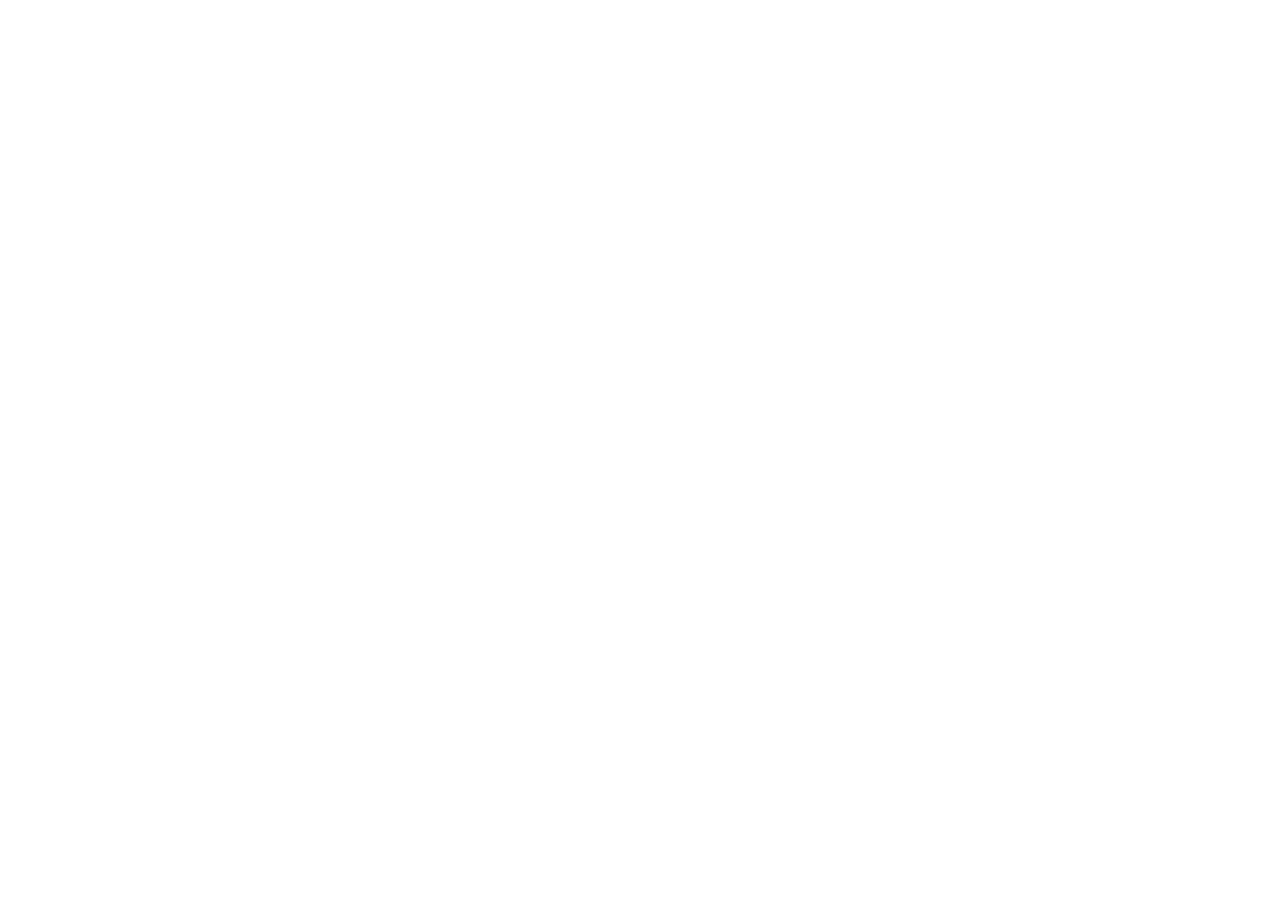
==== online_shop/index.html @ 37b823e3 "Список гитар Сделал список гитар и логику по их выводу в консоль через json" ====
<!DOCTYPE html>
<html lang="en">
<head>
    <meta charset="UTF-8">
    <meta name="viewport" content="width=device-width, initial-scale=1.0">
    <title>Music-Shop</title>
    <link rel="stylesheet" href="./styles/styles.css">
    <script src="./js/main.js" defer></script>
</head>
<body>
    
</body>
</html>
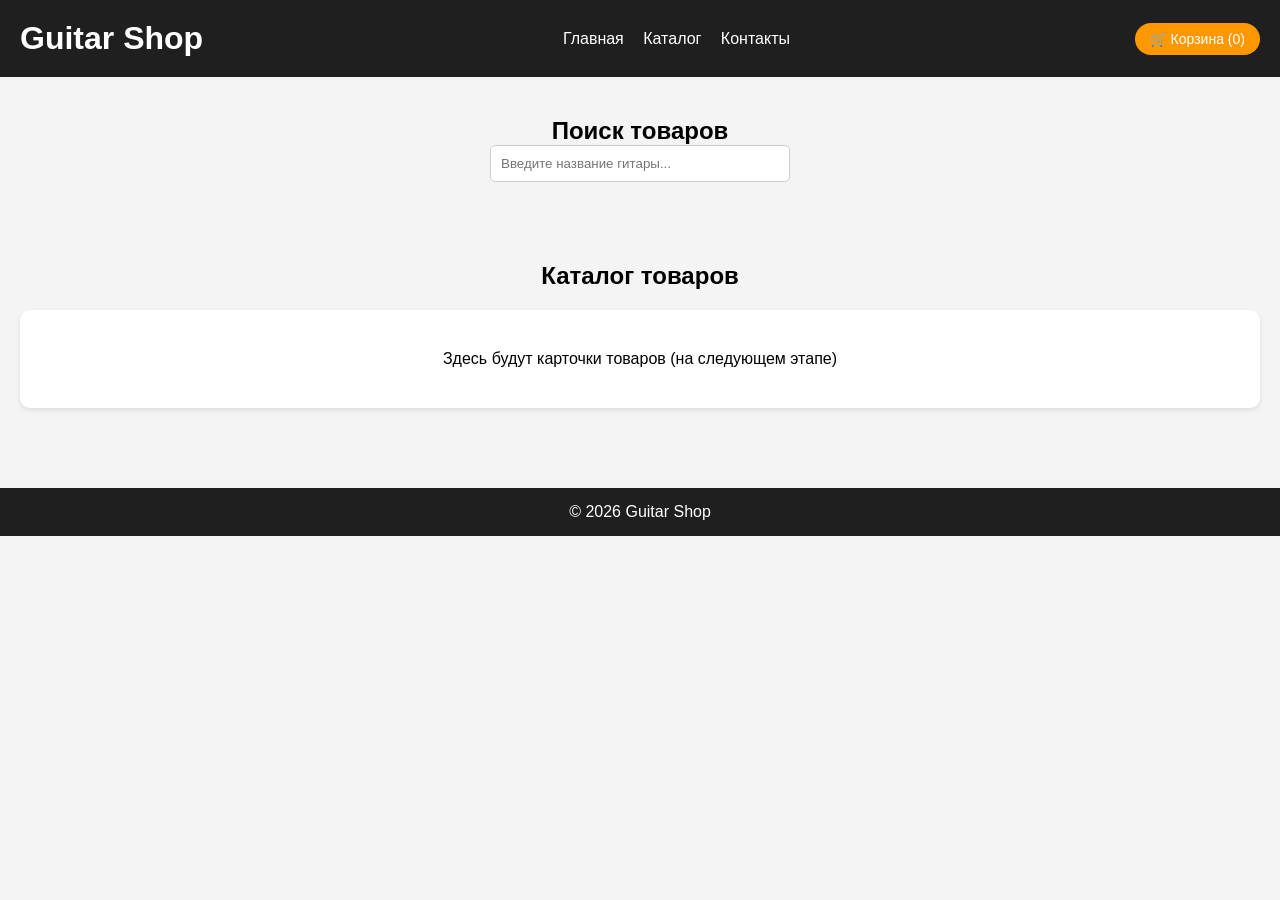
==== commit 238a1604: "Добавление главной страницы Было добавлена шапка, подвал, поиск, место под карточки товаров, корзина" ====
--- a/online_shop/index.html
+++ b/online_shop/index.html
@@ -1,13 +1,44 @@
 <!DOCTYPE html>
-<html lang="en">
+<html lang="ru">
 <head>
-    <meta charset="UTF-8">
-    <meta name="viewport" content="width=device-width, initial-scale=1.0">
-    <title>Music-Shop</title>
-    <link rel="stylesheet" href="./styles/styles.css">
-    <script src="./js/main.js" defer></script>
+  <meta charset="UTF-8">
+  <meta name="viewport" content="width=device-width, initial-scale=1.0">
+  <title>Магазин гитар</title>
+  <link rel="stylesheet" href="./styles/styles.css">
 </head>
 <body>
-    
+
+  <!-- Шапка -->
+  <header>
+    <h1>Guitar Shop</h1>
+    <nav>
+      <a href="#">Главная</a>
+      <a href="#">Каталог</a>
+      <a href="#">Контакты</a>
+    </nav>
+    <div class="cart" id="cart">
+        🛒 Корзина (<span id="cart-count">0</span>)
+    </div>
+  </header>
+
+  <!-- Поиск товаров -->
+  <section class="search-section">
+    <h2>Поиск товаров</h2>
+    <input type="text" placeholder="Введите название гитары...">
+  </section>
+
+  <!-- Каталог (пока без карточек) -->
+  <section class="catalog">
+    <h2>Каталог товаров</h2>
+    <div class="catalog-placeholder">
+      <p>Здесь будут карточки товаров (на следующем этапе)</p>
+    </div>
+  </section>
+
+  <!-- Подвал -->
+  <footer>
+    <p>© 2026 Guitar Shop</p>
+  </footer>
+
 </body>
 </html>
--- a/online_shop/styles/styles.css
+++ b/online_shop/styles/styles.css
@@ -0,0 +1,73 @@
+
+* {
+  margin: 0;
+  padding: 0;
+  box-sizing: border-box;
+  font-family: Arial, sans-serif;
+}
+
+body {
+  background-color: #f4f4f4;
+}
+
+header {
+  background-color: #1f1f1f;
+  color: white;
+  padding: 20px;
+  display: flex;
+  justify-content: space-between;
+  align-items: center;
+}
+
+nav a {
+  color: white;
+  margin-left: 15px;
+  text-decoration: none;
+}
+
+.search-section {
+  text-align: center;
+  padding: 40px 20px;
+}
+
+.search-section input {
+  width: 300px;
+  padding: 10px;
+  border: 1px solid #ccc;
+  border-radius: 5px;
+}
+
+.catalog {
+  padding: 40px 20px;
+  text-align: center;
+}
+
+.catalog-placeholder {
+  margin-top: 20px;
+  padding: 40px;
+  background: white;
+  border-radius: 10px;
+  box-shadow: 0 2px 5px rgba(0,0,0,0.1);
+}
+
+.cart {
+  background: #ff9800;
+  padding: 8px 15px;
+  border-radius: 20px;
+  cursor: pointer;
+  font-size: 14px;
+  color: white;
+  transition: 0.3s;
+}
+
+.cart:hover {
+  background: #e68900;
+}
+
+footer {
+  margin-top: 40px;
+  background-color: #1f1f1f;
+  color: white;
+  text-align: center;
+  padding: 15px;
+}
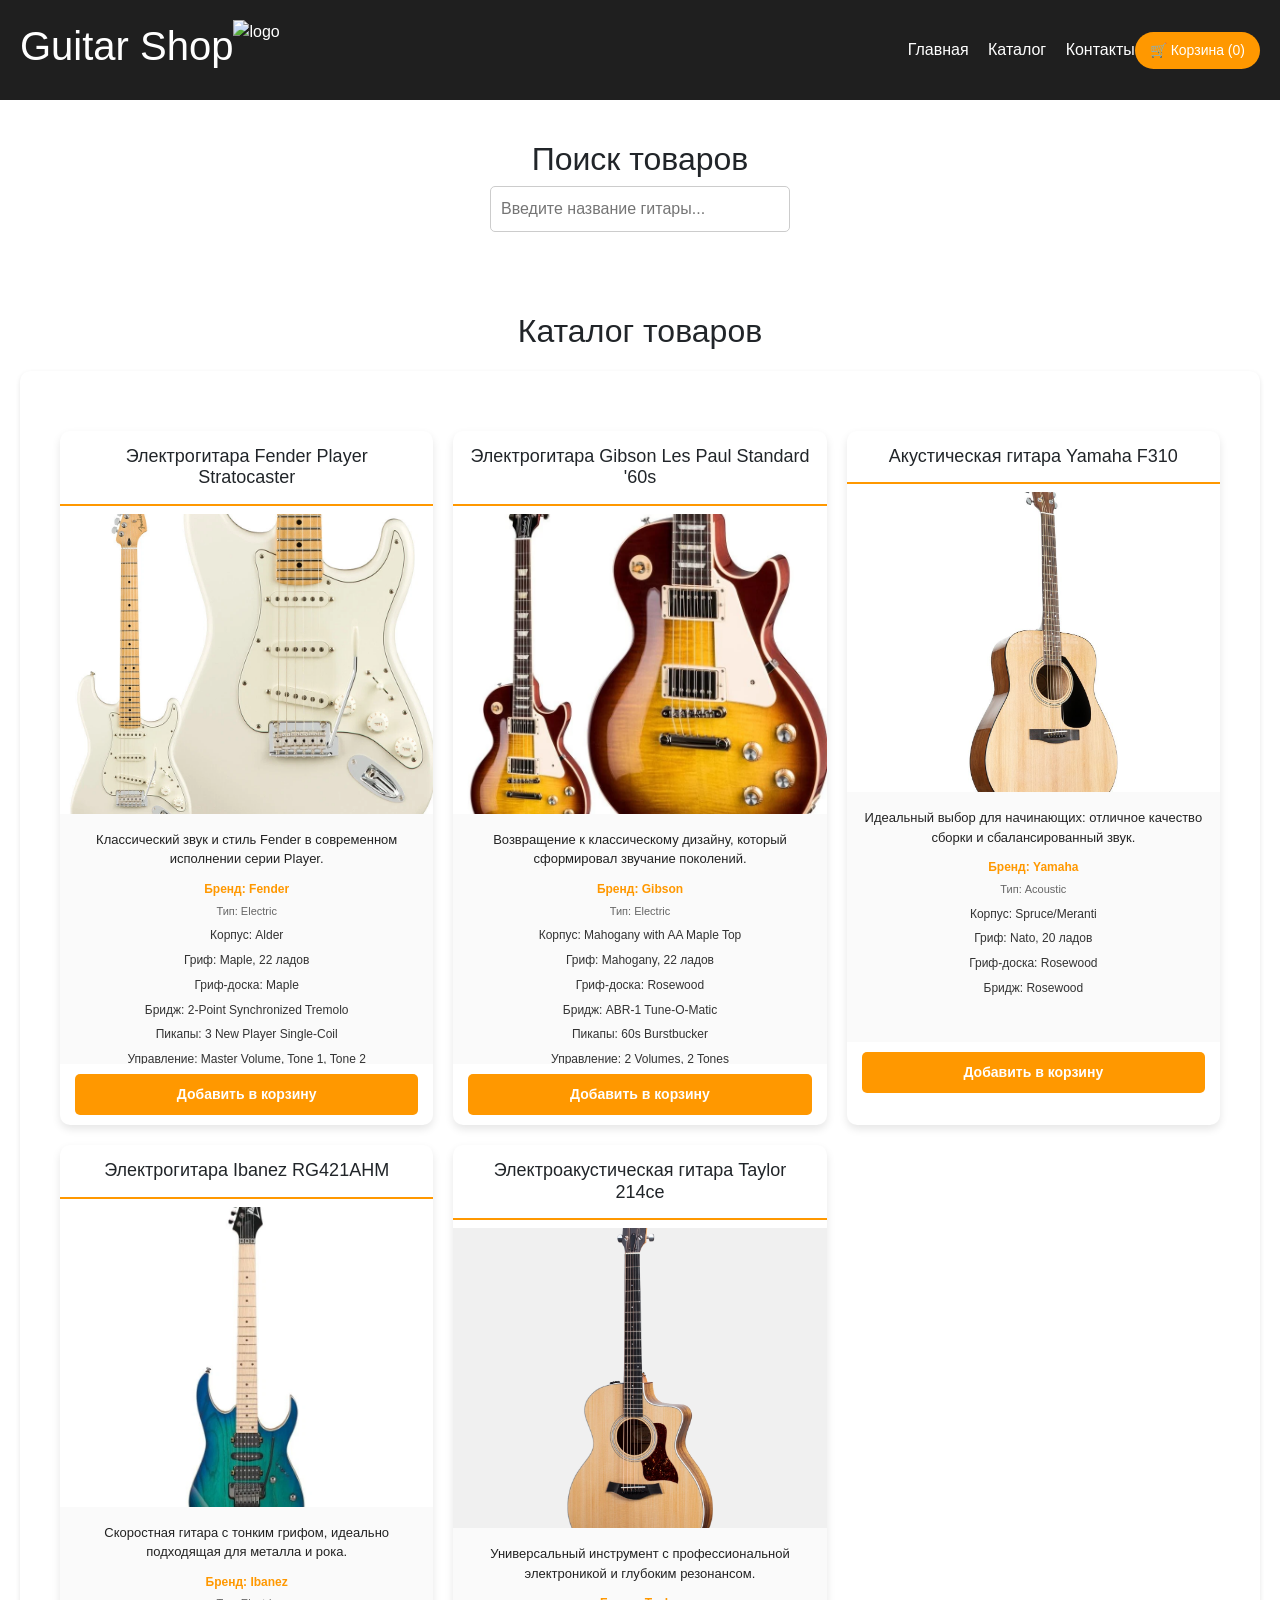
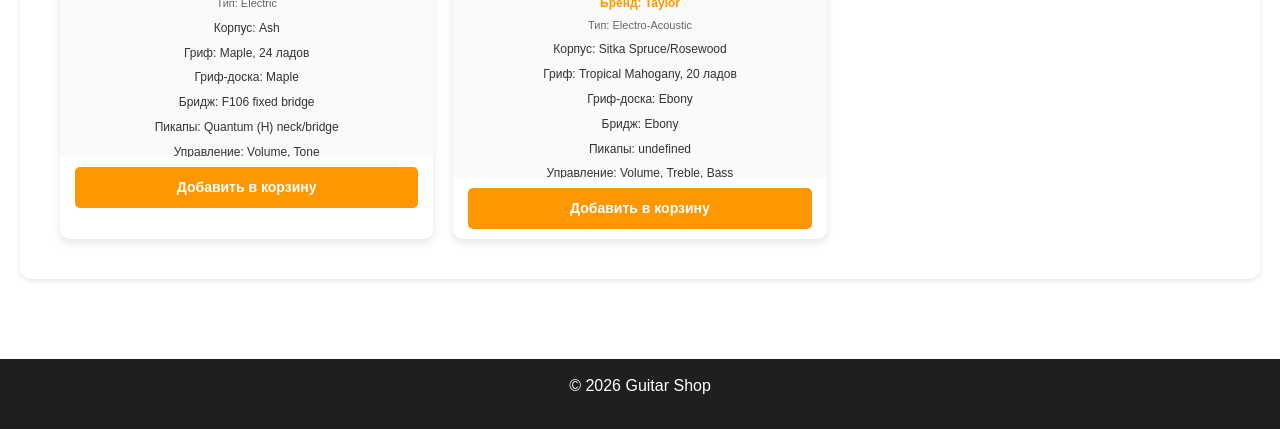
==== commit 2eefebff: "Карточки товаров Были добавлены карточки товаров а точнее гитары и их характеристики" ====
--- a/online_shop/index.html
+++ b/online_shop/index.html
@@ -5,12 +5,16 @@
   <meta name="viewport" content="width=device-width, initial-scale=1.0">
   <title>Магазин гитар</title>
   <link rel="stylesheet" href="./styles/styles.css">
+  <script src="./js/main.js" defer></script>
+  <link rel="icon" href="./images/icon.png">
+  <link href="https://cdn.jsdelivr.net/npm/bootstrap@5.3.8/dist/css/bootstrap.min.css" rel="stylesheet" integrity="sha384-sRIl4kxILFvY47J16cr9ZwB07vP4J8+LH7qKQnuqkuIAvNWLzeN8tE5YBujZqJLB" crossorigin="anonymous">
 </head>
 <body>
 
   <!-- Шапка -->
   <header>
     <h1>Guitar Shop</h1>
+    <img src="/images/icon.png" alt="logo" id="logo">
     <nav>
       <a href="#">Главная</a>
       <a href="#">Каталог</a>
@@ -31,7 +35,8 @@
   <section class="catalog">
     <h2>Каталог товаров</h2>
     <div class="catalog-placeholder">
-      <p>Здесь будут карточки товаров (на следующем этапе)</p>
+      <div id="catalog">
+      </div>
     </div>
   </section>
 
--- a/online_shop/styles/styles.css
+++ b/online_shop/styles/styles.css
@@ -17,6 +17,11 @@
   display: flex;
   justify-content: space-between;
   align-items: center;
+}
+
+#logo {
+  height: 60px;
+  flex: 1;
 }
 
 nav a {
@@ -70,4 +75,144 @@
   color: white;
   text-align: center;
   padding: 15px;
+}
+
+#catalog {
+  display: grid;
+  grid-template-columns: repeat(auto-fill, minmax(300px, 1fr));
+  gap: 20px;
+  margin-top: 20px;
+}
+
+.guitar-card {
+  background: white;
+  border-radius: 10px;
+  overflow: hidden;
+  box-shadow: 0 4px 8px rgba(0,0,0,0.1);
+  transition: transform 0.3s;
+  display: flex;
+  flex-direction: column;
+  height: 100%;
+}
+
+.guitar-card:hover {
+  transform: translateY(-5px);
+  box-shadow: 0 6px 12px rgba(0,0,0,0.15);
+}
+
+.guitar-card h4 {
+  padding: 15px;
+  font-size: 18px;
+  text-align: center;
+  border-bottom: 2px solid #ff9800;
+}
+
+.slider-wrapper {
+  position: relative;
+  width: 100%;
+  height: 300px;
+  background: #f0f0f0;
+  overflow: hidden;
+}
+
+.slider-wrapper .slide {
+  position: absolute;
+  width: 100%;
+  height: 100%;
+  object-fit: cover;
+  opacity: 0;
+  transition: opacity 0.5s;
+  display: none;
+}
+
+.slider-wrapper .slide.visible {
+  opacity: 1;
+  display: block;
+}
+
+.slider-wrapper .arrow {
+  position: absolute;
+  top: 50%;
+  transform: translateY(-50%);
+  width: 40px;
+  height: 40px;
+  cursor: pointer;
+  background: rgba(255,255,255,0.7);
+  border-radius: 50%;
+  padding: 5px;
+  transition: background 0.3s;
+  z-index: 10;
+}
+
+.slider-wrapper .arrow:hover {
+  background: rgba(255,255,255,0.9);
+}
+
+.slider-wrapper .arrow.forward {
+  left: 10px;
+}
+
+.slider-wrapper .arrow.back {
+  right: 10px;
+}
+
+.card-description {
+  padding: 12px;
+  color: #333;
+  flex-grow: 1;
+  display: flex;
+  flex-direction: column;
+  background: #fafafa;
+  overflow-y: auto;
+  max-height: 250px;
+}
+
+.card-description p {
+  margin: 4px 0;
+  font-size: 12px;
+  line-height: 1.4;
+}
+
+.card-description p:first-child {
+  font-size: 13px;
+  color: #222;
+  font-weight: 500;
+  margin-bottom: 8px;
+  line-height: 1.5;
+}
+
+.card-description .brand {
+  font-weight: bold;
+  color: #ff9800;
+  font-size: 12px;
+  margin-top: 4px;
+  margin-bottom: 2px;
+}
+
+.card-description .type {
+  color: #666;
+  font-size: 11px;
+  margin-bottom: 4px;
+}
+
+.card-buttons {
+  padding: 10px 15px;
+  text-align: center;
+}
+
+.add-to-cart-btn {
+  background-color: #ff9800;
+  color: white;
+  border: none;
+  padding: 10px 20px;
+  border-radius: 5px;
+  cursor: pointer;
+  font-size: 14px;
+  font-weight: bold;
+  width: 100%;
+  transition: background-color 0.3s;
+}
+
+.add-to-cart-btn:hover {
+  background-color: #e68900;
 }
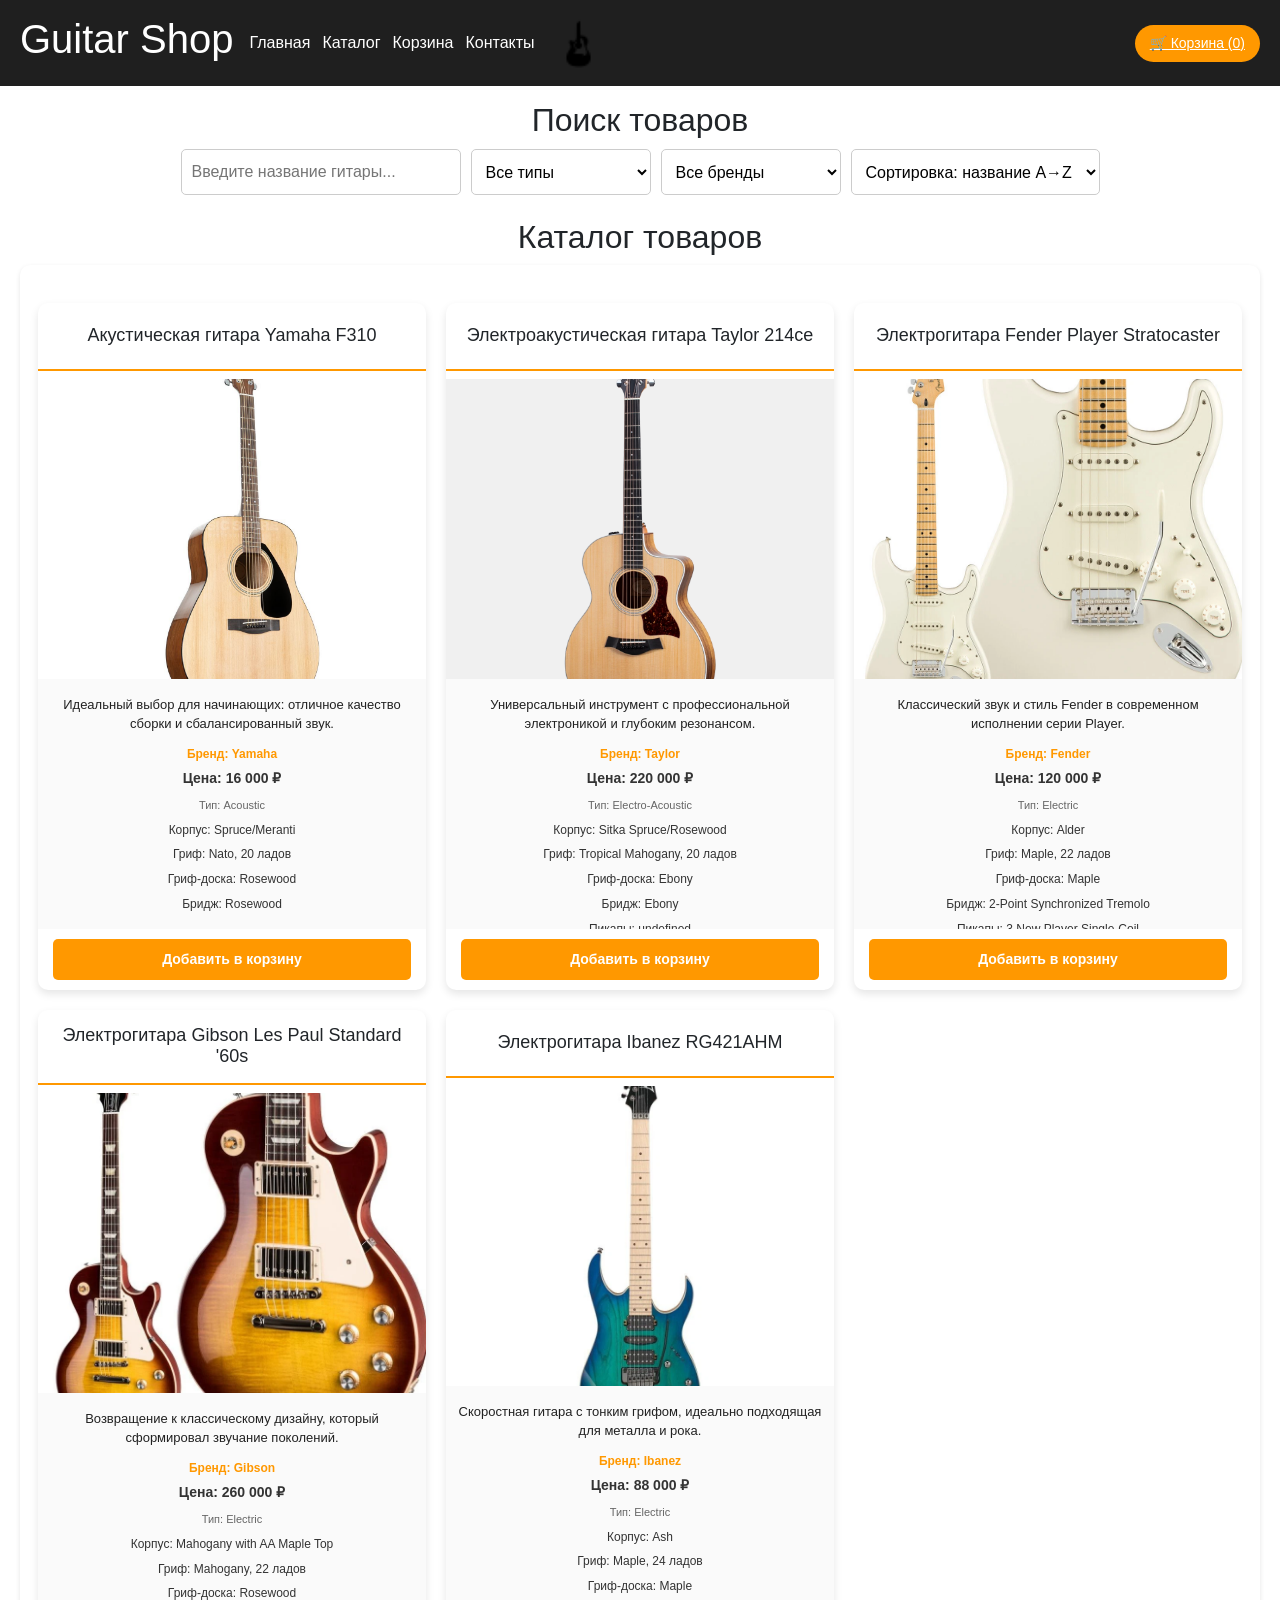
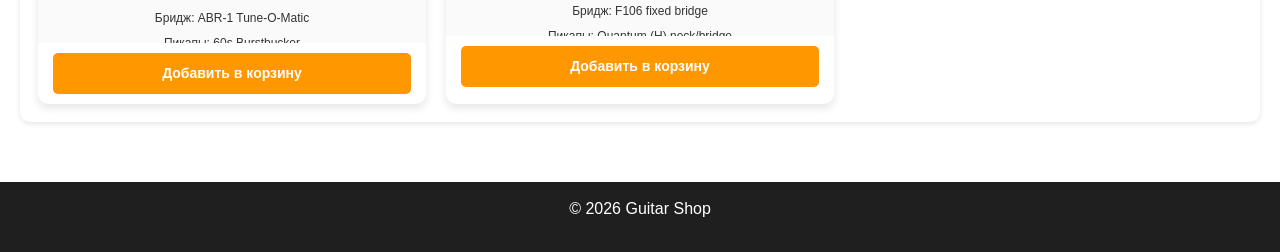
==== commit f1c89390: "Финальная доработка сайта Было добавлено фильтр, отдельная страница для корзины а также изменение за" ====
--- a/online_shop/index.html
+++ b/online_shop/index.html
@@ -13,26 +13,43 @@
 
   <!-- Шапка -->
   <header>
-    <h1>Guitar Shop</h1>
-    <img src="/images/icon.png" alt="logo" id="logo">
-    <nav>
-      <a href="#">Главная</a>
-      <a href="#">Каталог</a>
-      <a href="#">Контакты</a>
-    </nav>
-    <div class="cart" id="cart">
+    <div class="header-left">
+      <h1>Guitar Shop</h1>
+      <nav>
+        <a href="index.html">Главная</a>
+        <a href="index.html#catalog-section">Каталог</a>
+        <a href="cart.html">Корзина</a>
+        <a href="#contacts">Контакты</a>
+      </nav>
+      <img src="./images/icon.png" alt="logo" id="logo">
+    </div>
+    <a href="cart.html" class="cart" id="cart">
         🛒 Корзина (<span id="cart-count">0</span>)
-    </div>
+    </a>
   </header>
 
   <!-- Поиск товаров -->
   <section class="search-section">
     <h2>Поиск товаров</h2>
-    <input type="text" placeholder="Введите название гитары...">
+    <div class="search-controls">
+      <input id="search-input" type="text" placeholder="Введите название гитары...">
+      <select id="filter-type" class="filter-control">
+        <option value="all">Все типы</option>
+      </select>
+      <select id="filter-brand" class="filter-control">
+        <option value="all">Все бренды</option>
+      </select>
+      <select id="sort-order" class="filter-control">
+        <option value="name-asc">Сортировка: название A→Z</option>
+        <option value="name-desc">Сортировка: название Z→A</option>
+        <option value="price-asc">Сортировка: цена ↑</option>
+        <option value="price-desc">Сортировка: цена ↓</option>
+      </select>
+    </div>
   </section>
 
-  <!-- Каталог (пока без карточек) -->
-  <section class="catalog">
+  <!-- Каталог -->
+  <section class="catalog" id="catalog-section">
     <h2>Каталог товаров</h2>
     <div class="catalog-placeholder">
       <div id="catalog">
--- a/online_shop/styles/styles.css
+++ b/online_shop/styles/styles.css
@@ -13,46 +13,94 @@
 header {
   background-color: #1f1f1f;
   color: white;
-  padding: 20px;
+  padding: 15px 20px;
   display: flex;
   justify-content: space-between;
   align-items: center;
 }
 
+.header-left {
+  display: flex;
+  align-items: center;
+  gap: 16px;
+}
+
+h1 {
+  margin: 0;
+  font-size: 24px;
+}
+
+nav {
+  display: flex;
+  gap: 12px;
+  align-items: center;
+}
+
+nav a {
+  color: white;
+  text-decoration: none;
+}
+
 #logo {
-  height: 60px;
-  flex: 1;
-}
-
-nav a {
-  color: white;
-  margin-left: 15px;
-  text-decoration: none;
+  height: 55px;
+}
+
+.cart {
+  margin-left: auto;
 }
 
 .search-section {
   text-align: center;
-  padding: 40px 20px;
+  padding: 15px 20px 8px;
 }
 
 .search-section input {
-  width: 300px;
+  width: 280px;
   padding: 10px;
   border: 1px solid #ccc;
   border-radius: 5px;
 }
 
+.search-controls {
+  display: flex;
+  flex-wrap: wrap;
+  justify-content: center;
+  gap: 10px;
+  margin-top: 10px;
+}
+
+.filter-control {
+  padding: 10px;
+  border: 1px solid #ccc;
+  border-radius: 5px;
+  min-width: 180px;
+  background: white;
+}
+
+.catalog-empty {
+  padding: 30px 0;
+  color: #666;
+  font-size: 16px;
+}
+
 .catalog {
-  padding: 40px 20px;
+  padding: 15px 20px 20px;
   text-align: center;
 }
 
 .catalog-placeholder {
-  margin-top: 20px;
-  padding: 40px;
+  margin-top: 8px;
+  padding: 18px;
   background: white;
   border-radius: 10px;
   box-shadow: 0 2px 5px rgba(0,0,0,0.1);
+}
+
+#catalog {
+  display: grid;
+  grid-template-columns: repeat(auto-fill, minmax(300px, 1fr));
+  gap: 20px;
+  margin-top: 10px;
 }
 
 .cart {
@@ -105,6 +153,10 @@
   font-size: 18px;
   text-align: center;
   border-bottom: 2px solid #ff9800;
+  min-height: 68px;
+  display: flex;
+  align-items: center;
+  justify-content: center;
 }
 
 .slider-wrapper {
@@ -189,18 +241,159 @@
   margin-bottom: 2px;
 }
 
+.card-description .price {
+  color: #333;
+  font-size: 14px;
+  font-weight: 700;
+  margin-bottom: 6px;
+}
+
 .card-description .type {
   color: #666;
   font-size: 11px;
   margin-bottom: 4px;
 }
 
+.cart-page {
+  padding: 20px;
+  max-width: 1200px;
+  margin: 0 auto;
+}
+
+.cart-page-content {
+  display: grid;
+  grid-template-columns: 1.6fr 1fr;
+  gap: 20px;
+  align-items: start;
+  margin-top: 20px;
+}
+
+.cart-items {
+  display: flex;
+  flex-direction: column;
+  gap: 15px;
+}
+
+.cart-item {
+  display: flex;
+  gap: 15px;
+  background: white;
+  border-radius: 12px;
+  padding: 15px;
+  box-shadow: 0 2px 8px rgba(0,0,0,0.08);
+  align-items: center;
+}
+
+.cart-item-image {
+  width: 140px;
+  height: 110px;
+  border-radius: 10px;
+  overflow: hidden;
+  flex-shrink: 0;
+}
+
+.cart-item-image img {
+  width: 100%;
+  height: 100%;
+  object-fit: cover;
+}
+
+.cart-item-details {
+  flex: 1;
+}
+
+.cart-item-details h4 {
+  margin-bottom: 8px;
+  font-size: 17px;
+}
+
+.cart-item-meta {
+  color: #555;
+  font-size: 13px;
+  margin-bottom: 10px;
+}
+
+.cart-item-actions {
+  display: flex;
+  flex-direction: column;
+  gap: 8px;
+  min-width: 180px;
+}
+
+.item-qty-controls {
+  display: flex;
+  align-items: center;
+  gap: 10px;
+}
+
+.item-subtotal {
+  font-weight: 700;
+  color: #222;
+}
+
+.cart-summary {
+  background: white;
+  border-radius: 12px;
+  padding: 20px;
+  box-shadow: 0 2px 8px rgba(0,0,0,0.08);
+  display: flex;
+  flex-direction: column;
+  gap: 20px;
+}
+
+.summary-block {
+  display: flex;
+  flex-direction: column;
+  gap: 10px;
+}
+
+.summary-block h3 {
+  margin: 0;
+}
+
+.summary-block p {
+  margin: 0;
+  font-size: 24px;
+  font-weight: 700;
+}
+
+.checkout-btn {
+  background-color: #1f1f1f;
+  color: white;
+  border: none;
+  border-radius: 8px;
+  padding: 14px 20px;
+  cursor: pointer;
+  font-size: 16px;
+}
+
+.checkout-btn:hover {
+  background-color: #333;
+}
+
+.cart-empty {
+  margin-top: 20px;
+  padding: 20px;
+  text-align: center;
+  color: #555;
+  background: white;
+  border-radius: 12px;
+  box-shadow: 0 2px 8px rgba(0,0,0,0.06);
+}
+
+@media (max-width: 900px) {
+  .cart-page-content {
+    grid-template-columns: 1fr;
+  }
+}
+
 .card-buttons {
   padding: 10px 15px;
   text-align: center;
 }
 
-.add-to-cart-btn {
+.add-to-cart-btn,
+.remove-from-cart-btn {
   background-color: #ff9800;
   color: white;
   border: none;
@@ -213,6 +406,75 @@
   transition: background-color 0.3s;
 }
 
-.add-to-cart-btn:hover {
+.add-to-cart-btn:hover,
+.remove-from-cart-btn:hover {
   background-color: #e68900;
-}+}
+
+.order-block {
+  display: flex;
+  flex-direction: column;
+  justify-content: center;
+  align-items: center;
+  gap: 10px;
+  padding: 10px 15px;
+}
+
+.qty-controls {
+  display: flex;
+  justify-content: center;
+  align-items: center;
+  gap: 10px;
+}
+
+.card-count {
+  margin: 0 0 10px;
+  font-size: 14px;
+  color: #333;
+}
+
+.qty-btn {
+  width: 35px;
+  height: 35px;
+  border: none;
+  border-radius: 50%;
+  background-color: #ff9800;
+  color: white;
+  cursor: pointer;
+  font-size: 18px;
+  line-height: 1;
+  display: inline-flex;
+  align-items: center;
+  justify-content: center;
+}
+
+.qty-btn:hover {
+  background-color: #e68900;
+}
+
+.qty-value {
+  min-width: 24px;
+  font-weight: bold;
+  text-align: center;
+  font-size: 16px;
+}
+
+.added-badge {
+  display: none;
+  margin: 10px auto 0;
+  padding: 6px 12px;
+  border-radius: 20px;
+  background-color: #ff9800;
+  color: white;
+  font-size: 13px;
+  font-weight: 700;
+  text-align: center;
+}
+
+.card-count {
+  text-align: center;
+  font-size: 14px;
+  color: #333;
+  margin-top: 10px;
+  font-weight: 600;
+}
